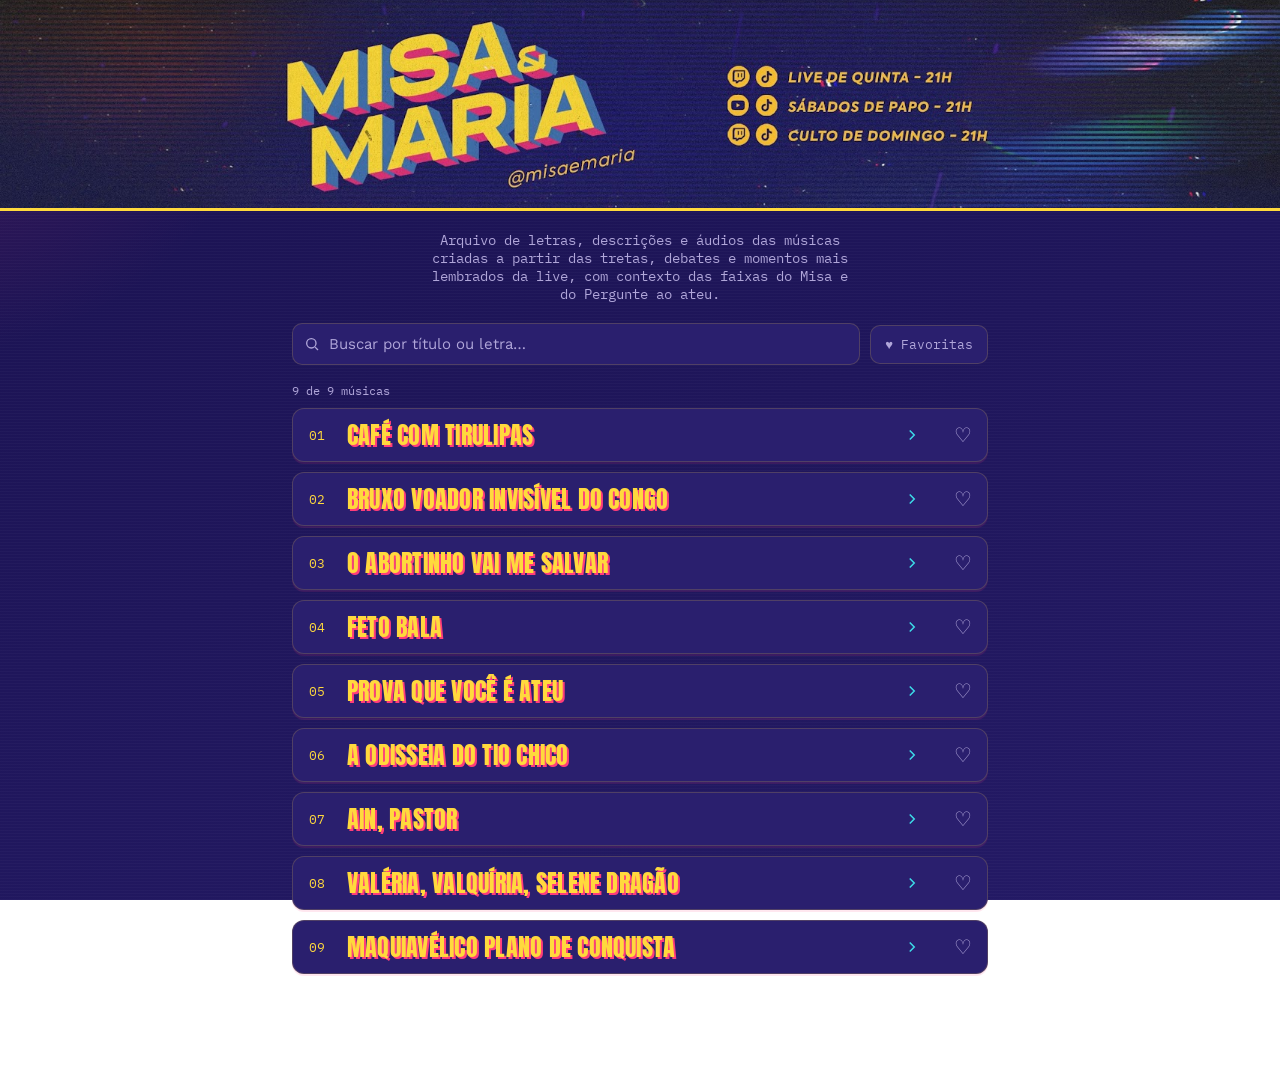
==== index.html @ 8ae318e8 "chore: invalidar cache de songs.js (v15)" ====
<!DOCTYPE html>
<html lang="pt">
<head>
  <meta charset="UTF-8">
  <meta name="viewport" content="width=device-width, initial-scale=1.0">
  <meta name="robots" content="index,follow">
  <meta name="description" content="Arquivo Misa & Maria: letras, descrições e áudios das músicas criadas a partir das tretas, debates e momentos marcantes da live.">
  <meta name="keywords" content="arquivo misa e maria, letras, músicas, live, Misa, Misa & Maria, pergunte ao ateu">
  <meta property="og:title" content="Arquivo Misa & Maria | Letras e músicas da live">
  <meta property="og:description" content="Arquivo com letras, descrições e áudio das músicas criadas a partir das tretas e debates da live.">
  <meta property="og:type" content="website">
  <meta property="og:url" content="https://userm4c.github.io/misaemaria/">
  <meta property="og:image" content="https://userm4c.github.io/misaemaria/assets/banner.jpg">
  <link rel="canonical" href="https://userm4c.github.io/misaemaria/">
  <script type="application/ld+json">
  {
    "@context": "https://schema.org",
    "@type": "WebSite",
    "name": "Arquivo Misa & Maria",
    "url": "https://userm4c.github.io/misaemaria/",
    "description": "Arquivo com letras, descrições e áudios das músicas criadas a partir das tretas, debates e momentos marcantes da live.",
    "potentialAction": {
      "@type": "SearchAction",
      "target": "https://userm4c.github.io/misaemaria/?q={search_term_string}",
      "query-input": "required name=search_term_string"
    }
  }
  </script>
  <script type="application/ld+json">
  {
    "@context": "https://schema.org",
    "@type": "ItemList",
    "name": "Músicas do Arquivo Misa & Maria",
    "itemListElement": [
      { "@type": "ListItem", "position": 1, "name": "Maquiavélico Plano de Conquista", "url": "https://userm4c.github.io/misaemaria/musicas/maquiavelico-plano-de-conquista.html" }, { "@type": "ListItem", "position": 2, "name": "Valéria, Valquíria, Selene dragão", "url": "https://userm4c.github.io/misaemaria/musicas/valeria-valquiria-selene-dragao.html" }
    ]
  }
  </script>
  <title>Arquivo Misa & Maria | Letras e músicas</title>
  <link rel="stylesheet" href="style.css?v=6">
</head>
<body>
  <header class="top">
    <img class="banner" src="assets/banner.jpg" alt="Misa &amp; Maria">
  </header>

  <main class="wrap">
    <div class="sub" aria-label="Resumo SEO do Arquivo Misa & Maria">
      <h1 class="sr-only">Arquivo Misa & Maria</h1>
      <p>Arquivo de letras, descrições e áudios das músicas criadas a partir das tretas, debates e momentos mais lembrados da live, com contexto das faixas do Misa e do Pergunte ao ateu.</p>
    </div>

    <div class="toolbar">
      <div class="search-wrap">
        <svg viewBox="0 0 24 24" fill="none" stroke="currentColor" stroke-width="2"><circle cx="11" cy="11" r="7"/><path d="m21 21-4.3-4.3"/></svg>
        <input type="search" id="searchInput" placeholder="Buscar por título ou letra…" autocomplete="off">
      </div>
      <button type="button" id="favFilterBtn" class="fav-filter" aria-pressed="false">♥ Favoritas</button>
    </div>

    <div class="count" id="countLabel"></div>
    <div class="list" id="list"></div>

    <footer class="site-footer">
      <!--<a href="admin/">admin</a>-->
    </footer>
  </main>

  <!-- GitHub Pages guarda estes ficheiros em cache por 10min — sempre que
       style.css ou main.js mudar de conteúdo, subir o ?v= aqui também. -->
  <script src="favorites.js?v=1"></script>
  <script src="views.js?v=1"></script>
  <script src="songs.js?v=15"></script>
  <script src="main.js?v=6"></script>
</body>
</html>
---- style.css ----
@import url('https://fonts.googleapis.com/css2?family=Anton&family=Work+Sans:wght@400;500;600;700&family=IBM+Plex+Mono:wght@400;600&display=swap');

:root {
  --bg: #1a1250;
  --bg-2: #241a66;
  --surface: #2a1f6e;
  --surface-2: #332655;
  --fg: #f5f0ff;
  --muted: #b0a6d9;
  --yellow: #ffd93d;
  --magenta: #ff3d7a;
  --cyan: #3ddbe8;
  --border: rgba(255, 217, 61, 0.18);
  --danger: #ff5c5c;
  --font-display: 'Anton', 'Arial Narrow', sans-serif;
  --font-body: 'Work Sans', system-ui, sans-serif;
  --font-mono: 'IBM Plex Mono', 'Courier New', monospace;
}

* { box-sizing: border-box; }
html, body { margin: 0; padding: 0; }
body {
  background:
    repeating-linear-gradient(0deg, rgba(255,255,255,.025) 0px, rgba(255,255,255,.025) 1px, transparent 1px, transparent 3px),
    radial-gradient(ellipse 900px 500px at 85% -10%, rgba(61,219,232,.18), transparent 60%),
    radial-gradient(ellipse 700px 500px at -10% 10%, rgba(255,61,122,.15), transparent 55%),
    linear-gradient(160deg, var(--bg) 0%, var(--bg-2) 100%);
  background-attachment: fixed;
  color: var(--fg);
  font-family: var(--font-body);
  -webkit-font-smoothing: antialiased;
  min-height: 100vh;
}
img { max-width: 100%; }
a { color: inherit; }

.wrap { max-width: 760px; margin: 0 auto; padding: 0 16px 72px; }

header.top { display: block; }
.banner {
  width: 100%;
  aspect-ratio: 1707 / 282;
  object-fit: cover;
  display: block;
  border-bottom: 3px solid var(--yellow);
}
.song-page {
  margin-top: 24px;
  padding: 24px 18px 10px;
  background: rgba(42, 31, 110, 0.65);
  border: 1px solid var(--border);
  border-radius: 16px;
}

.song-title-row { display: flex; align-items: flex-start; gap: 10px; }
.song-page h1 {
  margin: 0;
  font-family: var(--font-display);
  font-size: clamp(2rem, 5vw, 3rem);
  line-height: 1.05;
  text-transform: uppercase;
  color: var(--yellow);
  text-shadow: 2px 2px 0 var(--magenta);
  flex: 1;
}
.song-fav {
  flex-shrink: 0; margin-top: 4px; width: 40px; height: 40px; border: none; background: none;
  cursor: pointer; font-size: 26px; color: var(--muted); line-height: 1;
}
.song-fav.active { color: var(--magenta); }
.song-fav:hover { color: var(--magenta); }

.song-nav {
  display: flex; justify-content: space-between; gap: 12px; margin: 28px 0 14px;
  padding-top: 18px; border-top: 1px solid var(--border);
  font-family: var(--font-mono); font-size: 12px; text-transform: uppercase; letter-spacing: 0.06em;
}
.song-nav a { color: var(--cyan); text-decoration: none; }
.song-nav a:hover { text-decoration: underline; }
.song-nav .next { margin-left: auto; text-align: right; }

.song-page audio {
  width: 100%;
  margin-top: 8px;
}

.song-page .field-label {
  margin-top: 22px;
}

.song-page p {
  color: var(--fg);
  line-height: 1.7;
  font-size: 15px;
}

.song-page .lyrics {
  white-space: pre-wrap;
  background: rgba(0, 0, 0, 0.12);
  border: 1px solid var(--border);
  border-radius: 12px;
  padding: 18px;
  color: var(--fg);
  line-height: 1.8;
  font-family: var(--font-body);
}

.breadcrumb {
  margin: 18px 0 0;
}

.breadcrumb a {
  color: var(--muted);
  text-decoration: none;
  font-family: var(--font-mono);
  font-size: 12px;
  letter-spacing: 0.08em;
  text-transform: uppercase;
}

.breadcrumb a:hover {
  text-decoration: underline;
}

.sr-only {
  position: absolute;
  width: 1px;
  height: 1px;
  padding: 0;
  margin: -1px;
  overflow: hidden;
  clip: rect(0, 0, 0, 0);
  white-space: nowrap;
  border: 0;
}

.sub {
  color: var(--muted); font-size: 14px; margin: 20px auto 0; max-width: 54ch;
  font-family: var(--font-mono); text-align: center;
}

.toolbar { display: flex; gap: 10px; margin: 20px 16px 18px; align-items: center; }
.search-wrap { position: relative; flex: 1; min-width: 0; }
.search-wrap svg { position: absolute; left: 12px; top: 50%; transform: translateY(-50%); width: 16px; height: 16px; color: var(--muted); pointer-events: none; }
input[type="search"] {
  width: 100%; padding: 11px 12px 11px 36px; border-radius: 10px; border: 1px solid var(--border);
  background: var(--surface); color: var(--fg); font-family: var(--font-body); font-size: 15px;
}
input[type="search"]::placeholder { color: var(--muted); }
input[type="search"]:focus { outline: 2px solid var(--yellow); outline-offset: 1px; }

.fav-filter {
  flex-shrink: 0; padding: 10px 14px; border-radius: 10px; border: 1px solid var(--border);
  background: var(--surface); color: var(--muted); font-family: var(--font-mono); font-size: 13px;
  cursor: pointer; white-space: nowrap;
}
.fav-filter.active { border-color: var(--magenta); color: var(--magenta); }

.count { font-family: var(--font-mono); font-size: 12px; color: var(--muted); margin: 0 16px 10px; }

.list { display: flex; flex-direction: column; gap: 10px; padding: 0 16px; }

.track {
  display: flex; align-items: stretch; gap: 2px;
  border: 1px solid var(--border); border-radius: 12px; background: var(--surface);
  box-shadow: 0 2px 0 rgba(255, 61, 122, .12);
  transition: border-color .15s ease;
}
.track:hover { border-color: var(--yellow); }
.track-link {
  flex: 1; min-width: 0; display: flex; align-items: center; gap: 12px; padding: 14px 16px;
  text-decoration: none; color: inherit;
}
.track-num { font-family: var(--font-mono); font-size: 13px; color: var(--yellow); min-width: 26px; }
.track-main { flex: 1; min-width: 0; }
.track-title {
  font-family: var(--font-display); font-size: 24px; letter-spacing: .01em; line-height: 1; text-transform: uppercase;
  color: var(--yellow); text-shadow: 2px 2px 0 var(--magenta);
}
.chev { flex-shrink: 0; width: 18px; height: 18px; color: var(--cyan); }

.fav-btn {
  flex-shrink: 0; width: 48px; border: none; background: none; cursor: pointer;
  font-size: 20px; color: var(--muted); line-height: 1;
}
.fav-btn.active { color: var(--magenta); }
.fav-btn:hover { color: var(--magenta); }

.field-label { font-family: var(--font-mono); font-size: 10.5px; letter-spacing: .12em; text-transform: uppercase; color: var(--cyan); margin-bottom: 6px; }

audio { width: 100%; }
.no-audio { font-size: 13px; color: var(--muted); font-style: italic; padding: 10px 12px; border: 1px dashed var(--border); border-radius: 8px; }

.lyrics { white-space: pre-wrap; font-size: 15px; line-height: 1.65; }
.desc { font-size: 14px; line-height: 1.5; }

.srclink { display: inline-flex; align-items: center; gap: 6px; font-size: 13.5px; font-weight: 700; color: var(--magenta); text-decoration: none; }
.srclink:hover { text-decoration: underline; }

.empty { text-align: center; padding: 56px 20px; color: var(--muted); border: 1px dashed var(--border); border-radius: 14px; margin: 0 16px; }
.empty .ico { font-size: 34px; margin-bottom: 10px; }
.empty h3 { font-family: var(--font-display); font-size: 26px; color: var(--yellow); text-transform: uppercase; margin: 0 0 6px; }
.empty p { font-size: 14px; max-width: 42ch; margin: 0 auto; }

footer.site-footer { text-align: center; margin-top: 40px; font-size: 12px; color: var(--muted); font-family: var(--font-mono); }
footer.site-footer a { color: var(--cyan); text-decoration: underline; }
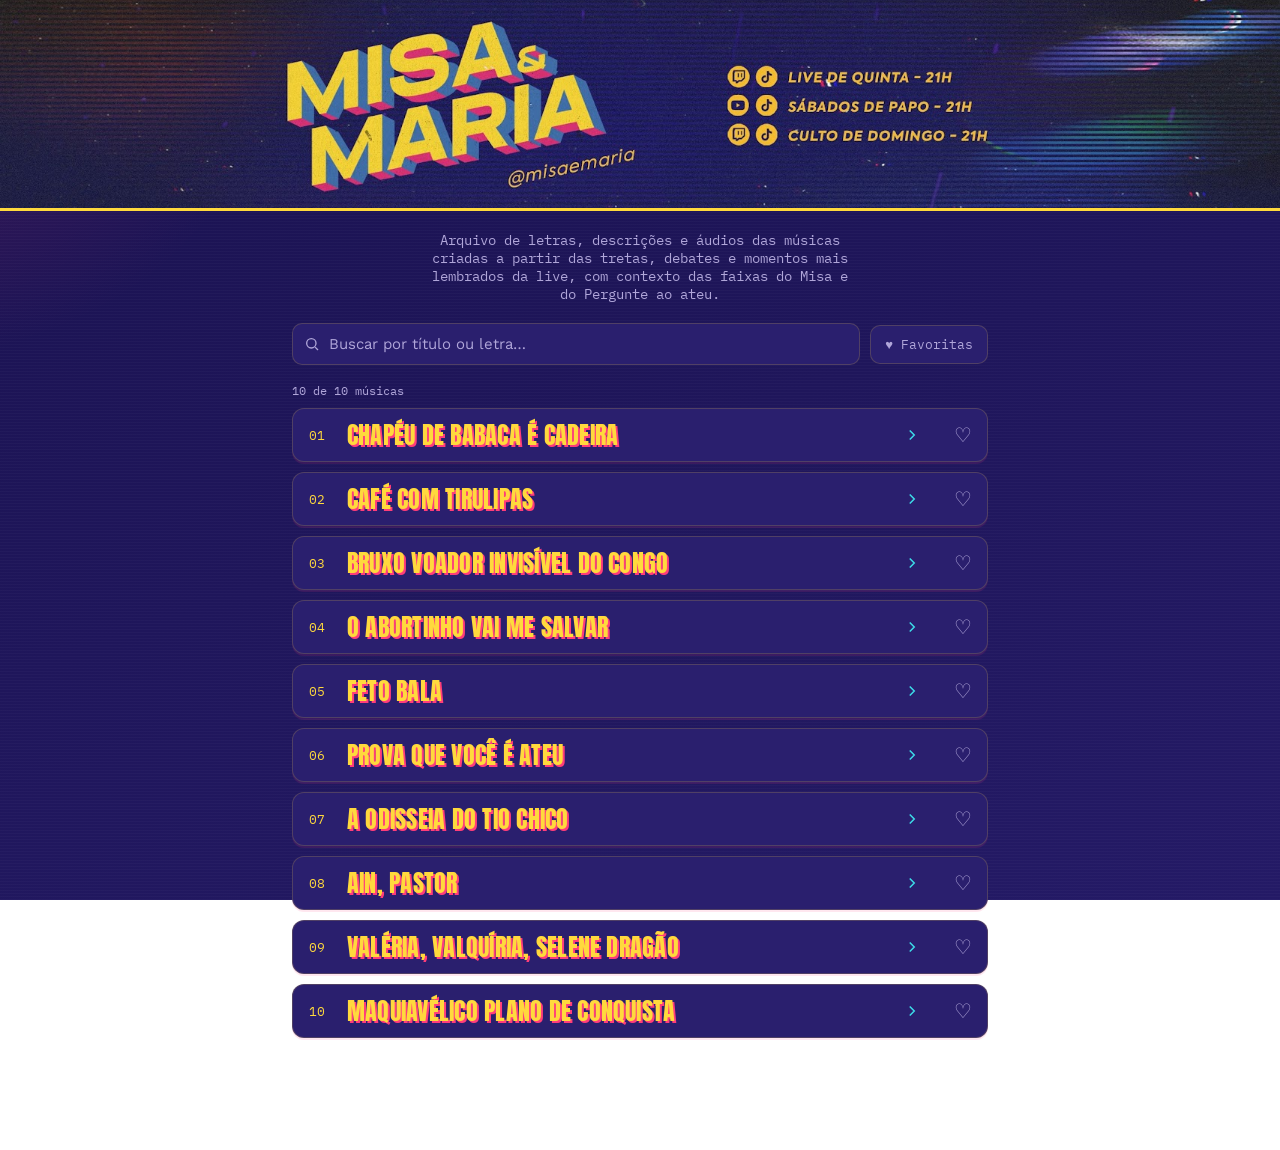
==== commit 7d3187c8: "chore: invalidar cache de songs.js (v16)" ====
--- a/index.html
+++ b/index.html
@@ -70,7 +70,7 @@
        style.css ou main.js mudar de conteúdo, subir o ?v= aqui também. -->
   <script src="favorites.js?v=1"></script>
   <script src="views.js?v=1"></script>
-  <script src="songs.js?v=15"></script>
+  <script src="songs.js?v=16"></script>
   <script src="main.js?v=6"></script>
 </body>
 </html>
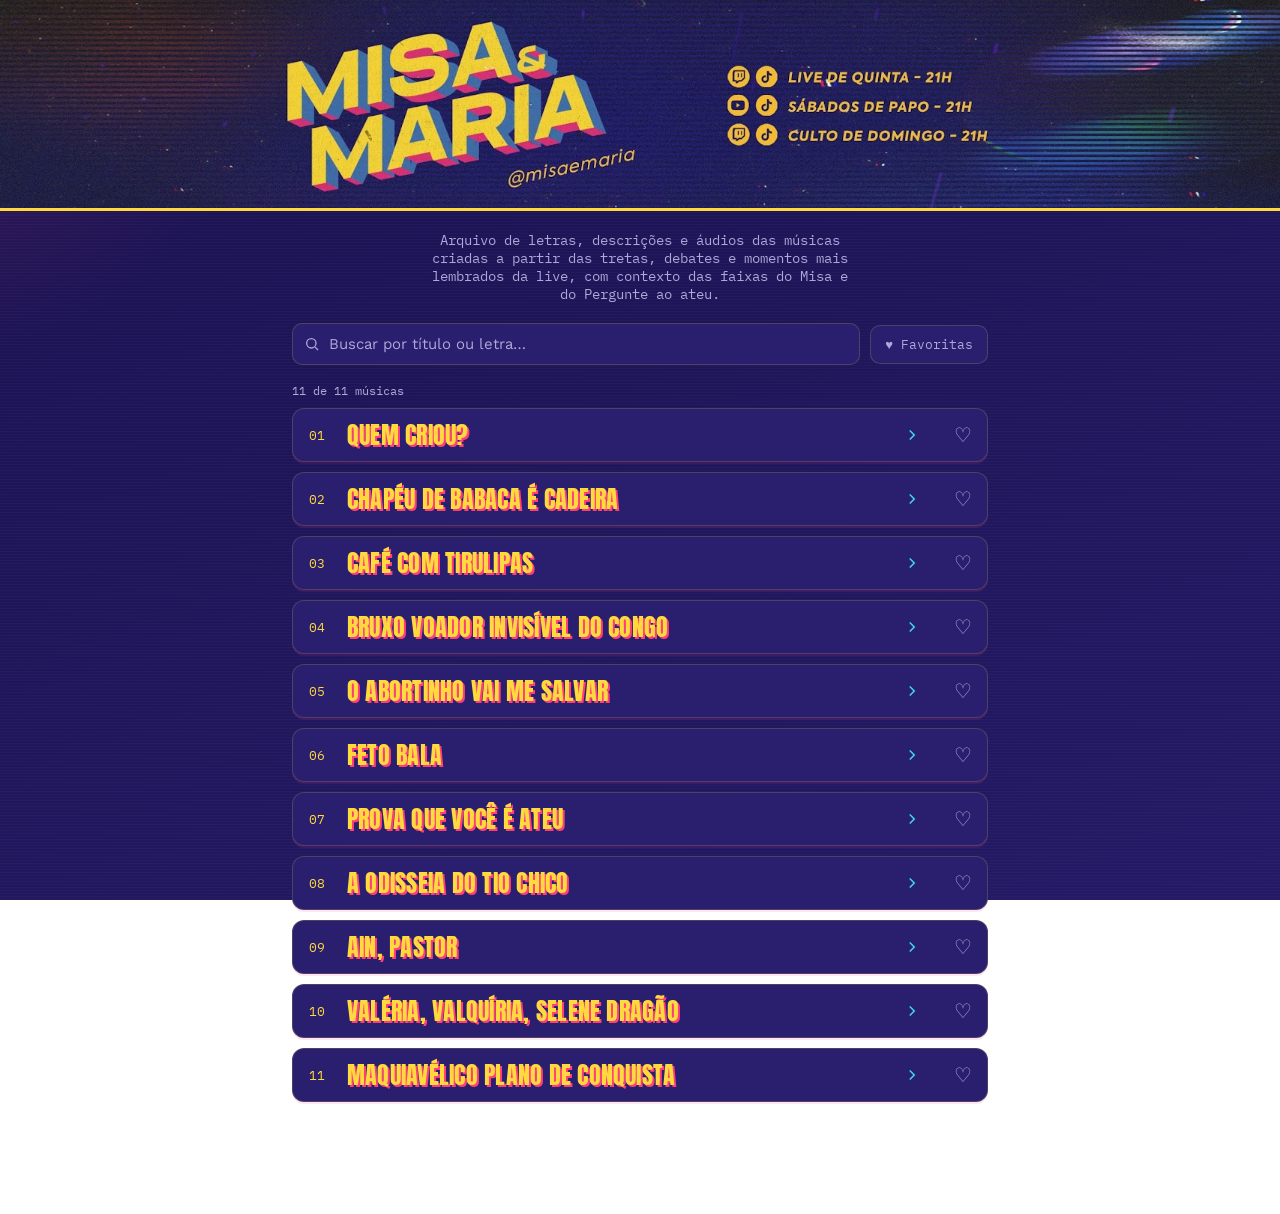
==== commit a716e574: "chore: invalidar cache de songs.js (v18)" ====
--- a/index.html
+++ b/index.html
@@ -70,7 +70,7 @@
        style.css ou main.js mudar de conteúdo, subir o ?v= aqui também. -->
   <script src="favorites.js?v=1"></script>
   <script src="views.js?v=1"></script>
-  <script src="songs.js?v=16"></script>
+  <script src="songs.js?v=18"></script>
   <script src="main.js?v=6"></script>
 </body>
 </html>
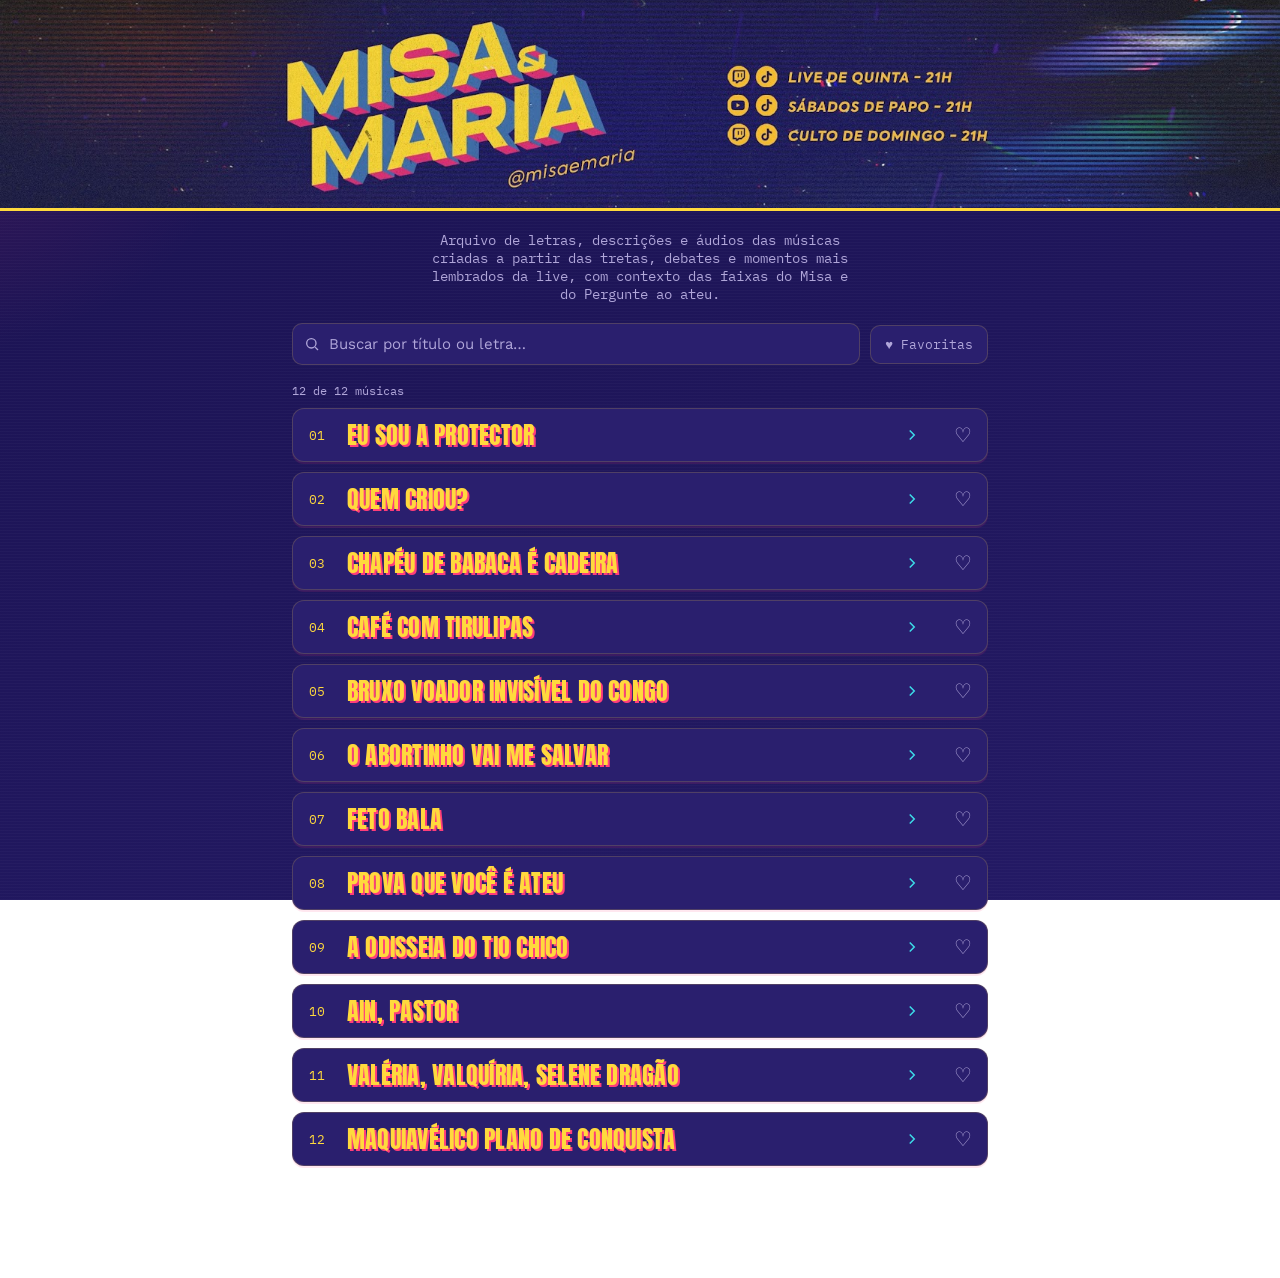
==== commit f0390688: "chore: invalidar cache de songs.js (v19)" ====
--- a/index.html
+++ b/index.html
@@ -70,7 +70,7 @@
        style.css ou main.js mudar de conteúdo, subir o ?v= aqui também. -->
   <script src="favorites.js?v=1"></script>
   <script src="views.js?v=1"></script>
-  <script src="songs.js?v=18"></script>
+  <script src="songs.js?v=19"></script>
   <script src="main.js?v=6"></script>
 </body>
 </html>
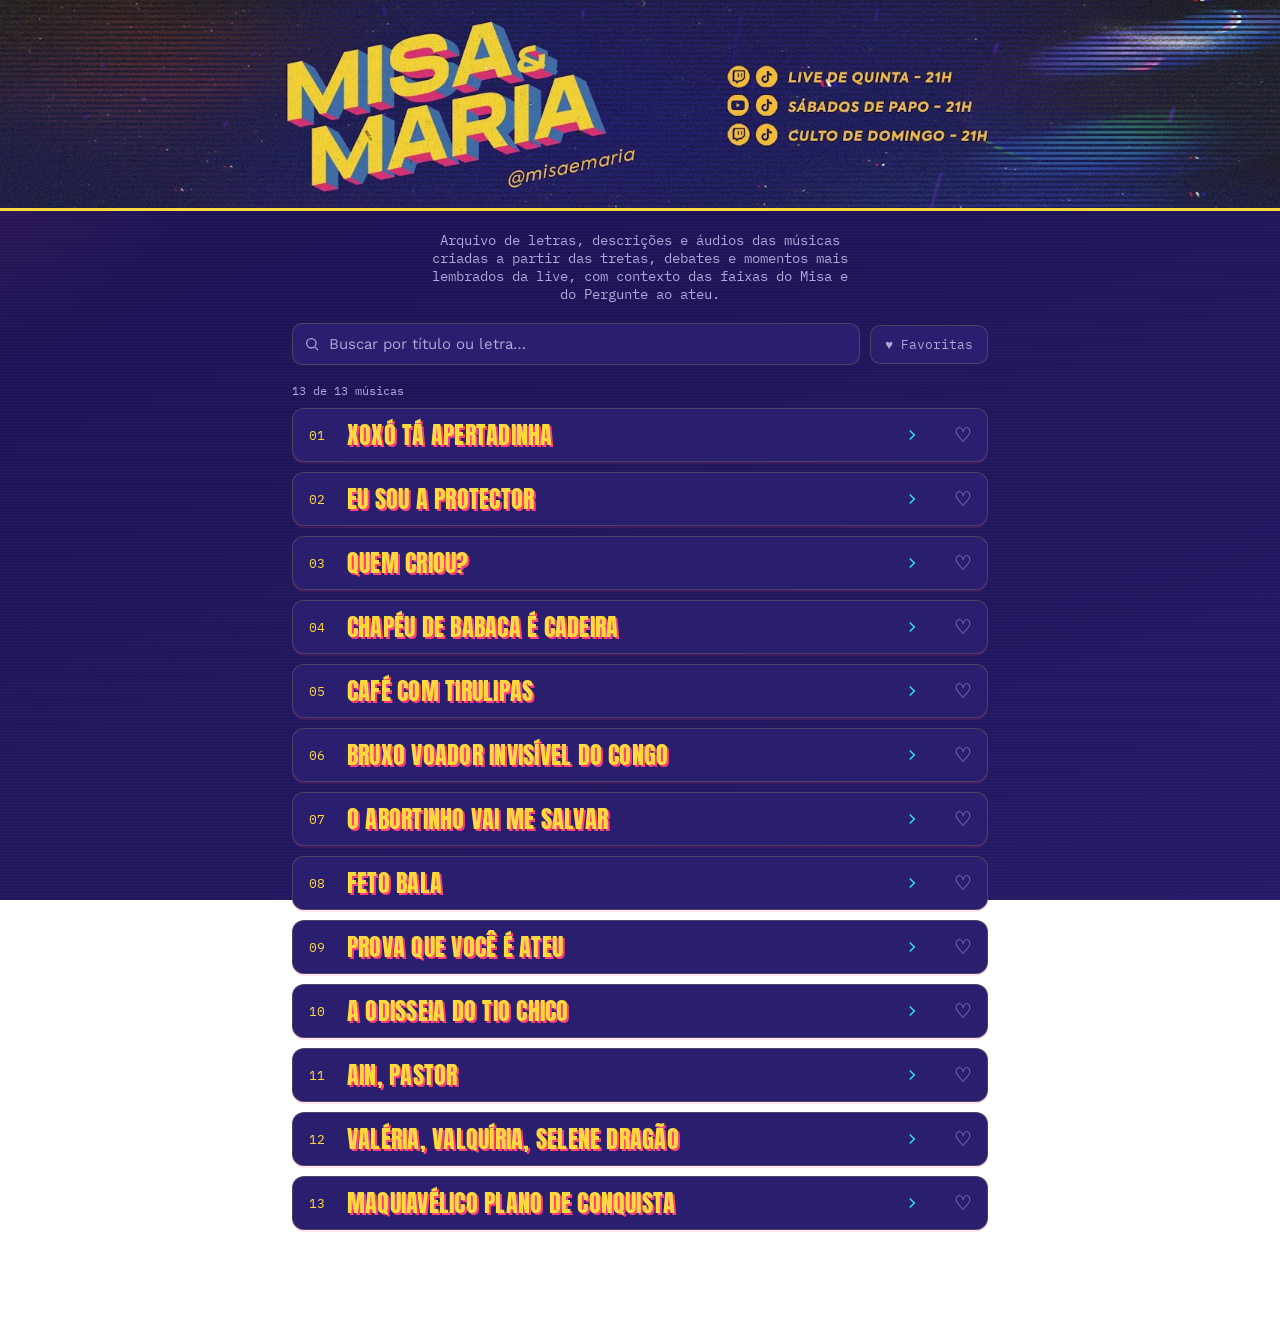
==== commit 342487f2: "chore: invalidar cache de songs.js (v20)" ====
--- a/index.html
+++ b/index.html
@@ -70,7 +70,7 @@
        style.css ou main.js mudar de conteúdo, subir o ?v= aqui também. -->
   <script src="favorites.js?v=1"></script>
   <script src="views.js?v=1"></script>
-  <script src="songs.js?v=19"></script>
+  <script src="songs.js?v=20"></script>
   <script src="main.js?v=6"></script>
 </body>
 </html>
